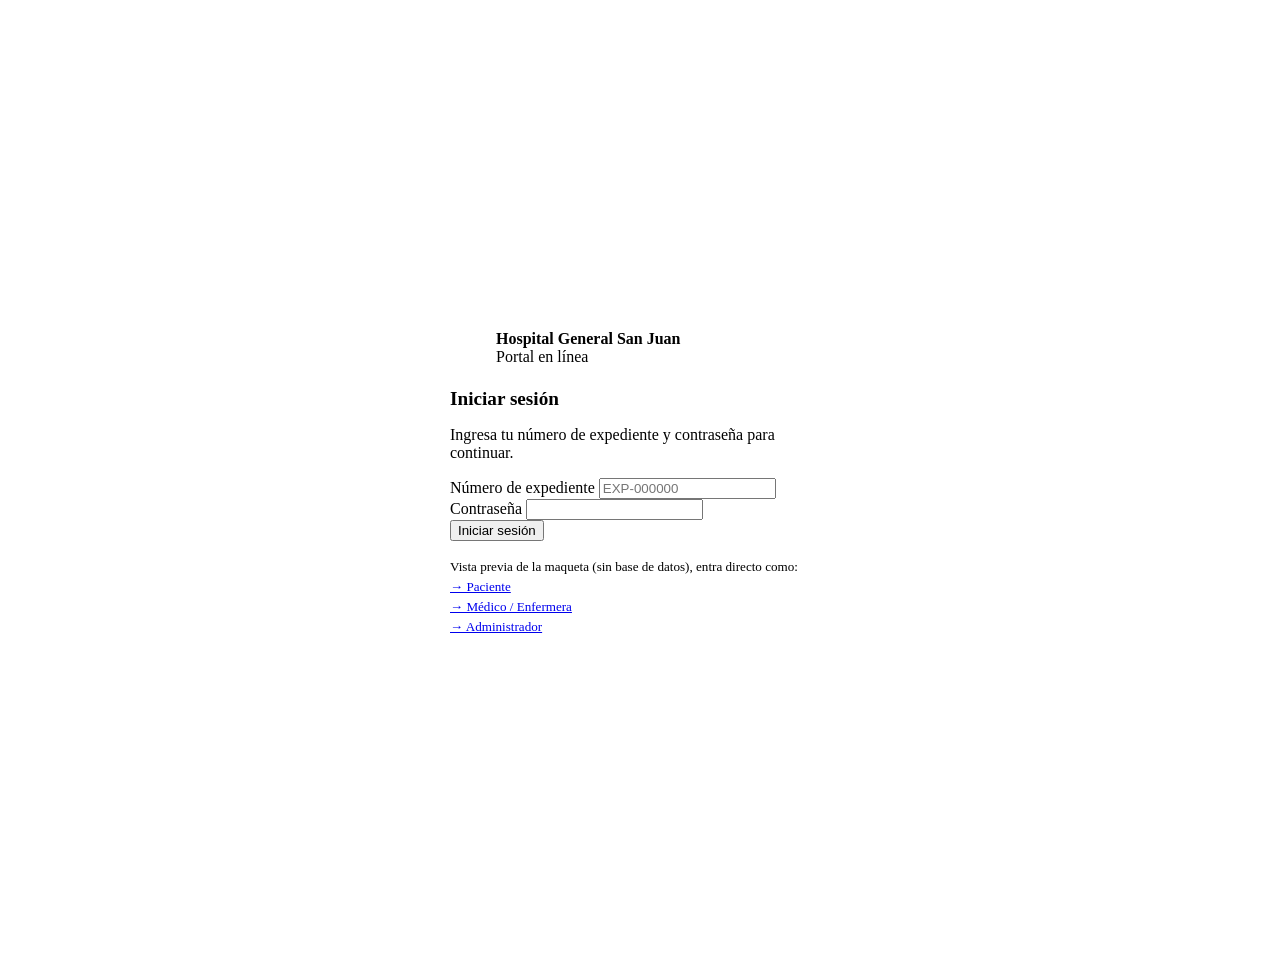
==== index.html @ ad8e5edd "Add files via upload" ====
<!DOCTYPE html>
<html lang="es">
<head>
<meta charset="UTF-8">
<meta name="viewport" content="width=device-width, initial-scale=1.0">
<title>Iniciar sesión · Hospital General San Juan</title>
<link rel="stylesheet" href="css/estilos.css">
<style>
  body.pantalla-login{ display:flex; align-items:center; justify-content:center; min-height:100vh; padding:24px; }
  .tarjeta-login{ width:100%; max-width:380px; background:#fff; border:1px solid var(--line); border-radius:var(--radius); padding:32px 30px; }
  .tarjeta-login .marca{ display:flex; align-items:center; gap:10px; margin-bottom:22px; }
  .tarjeta-login .marca .brand-mark{ width:36px;height:36px;border-radius:9px;background:var(--teal-700);color:#fff;display:flex;align-items:center;justify-content:center;font-weight:700; }
  .roles-demo{ margin-top:18px; font-size:.82rem; color:var(--ink-muted); }
  .roles-demo a{ display:block; margin-top:4px; }
</style>
</head>
<body class="pantalla-login">
  <main style="padding:0;">
    <div class="tarjeta-login">
      <div class="marca">
        <span class="brand-mark">HSJ</span>
        <div>
          <strong>Hospital General San Juan</strong>
          <div class="muted">Portal en línea</div>
        </div>
      </div>

      <h1 style="font-size:1.2rem;">Iniciar sesión</h1>
      <p class="muted">Ingresa tu número de expediente y contraseña para continuar.</p>

      <!-- RF-01: autenticación con roles. Maqueta sin backend: los enlaces de abajo simulan el acceso por rol -->
      <form class="ancho-completo" onsubmit="return false;">
        <div class="campo">
          <label for="expediente">Número de expediente</label>
          <input type="text" id="expediente" name="expediente" required placeholder="EXP-000000">
        </div>
        <div class="campo">
          <label for="password">Contraseña</label>
          <input type="password" id="password" name="password" required>
          <span class="error" id="error-login"></span>
        </div>
        <button type="submit" class="btn btn-primario" onclick="document.getElementById('error-login').textContent='';">Iniciar sesión</button>
      </form>

      <div class="roles-demo">
        Vista previa de la maqueta (sin base de datos), entra directo como:
        <a href="panel-paciente.html">→ Paciente</a>
        <a href="panel-medico.html">→ Médico / Enfermera</a>
        <a href="panel-admin.html">→ Administrador</a>
      </div>
    </div>
  </main>
</body>
</html>
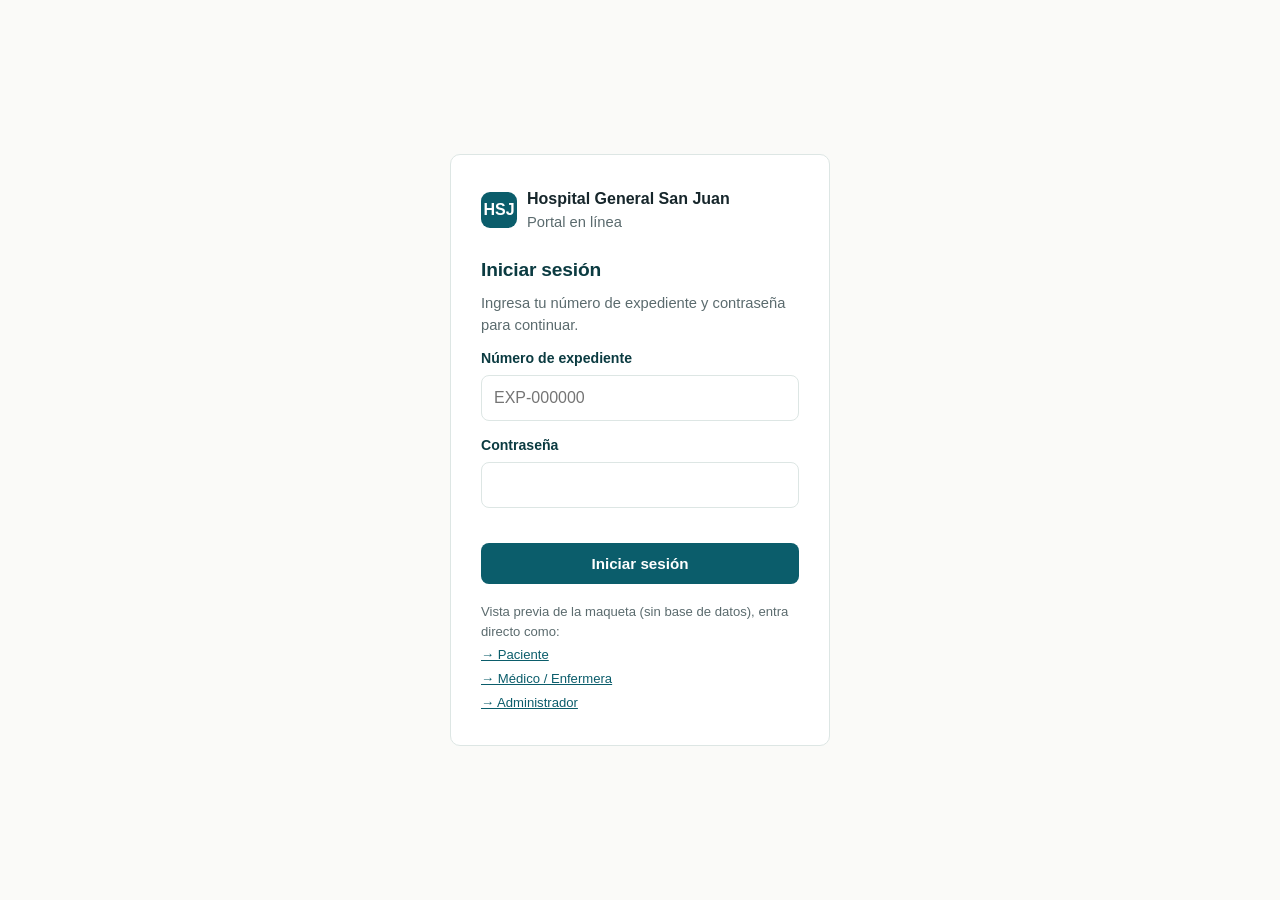
==== commit 374ed80b: "Update stylesheet link path in index.html" ====
--- a/index.html
+++ b/index.html
@@ -4,7 +4,7 @@
 <meta charset="UTF-8">
 <meta name="viewport" content="width=device-width, initial-scale=1.0">
 <title>Iniciar sesión · Hospital General San Juan</title>
-<link rel="stylesheet" href="css/estilos.css">
+<link rel="stylesheet" href="./estilos.css">
 <style>
   body.pantalla-login{ display:flex; align-items:center; justify-content:center; min-height:100vh; padding:24px; }
   .tarjeta-login{ width:100%; max-width:380px; background:#fff; border:1px solid var(--line); border-radius:var(--radius); padding:32px 30px; }
--- a/estilos.css
+++ b/estilos.css
@@ -0,0 +1,176 @@
+/* ============================================================
+   Sistema Web de Gestión Hospitalaria — Hospital General San Juan
+   Hoja de estilos general (maquetación con CSS3: box model,
+   Flexbox/Grid, responsive design)
+   ============================================================ */
+
+:root{
+  --teal-900:#0B3B41;
+  --teal-700:#0B5D6B;
+  --teal-500:#1B8A93;
+  --mint-100:#E7F3EF;
+  --mint-050:#F4FAF8;
+  --ink:#16262B;
+  --ink-muted:#5B6B6E;
+  --paper:#FAFAF8;
+  --line:#DDE6E4;
+  --ok:#2E7D46;
+  --ok-bg:#E7F4EA;
+  --warn:#C77800;
+  --warn-bg:#FBF0DD;
+  --danger:#B3261E;
+  --danger-bg:#FBEAE9;
+  --radius:10px;
+  --header-h:64px;
+}
+
+*{ box-sizing:border-box; }
+html{ scroll-behavior:smooth; }
+body{
+  margin:0;
+  font-family:-apple-system,"Segoe UI",Roboto,Helvetica,Arial,sans-serif;
+  background:var(--paper);
+  color:var(--ink);
+  line-height:1.5;
+}
+h1,h2,h3{ font-weight:700; letter-spacing:-0.01em; margin:0 0 .4em; color:var(--teal-900); }
+h1{ font-size:1.7rem; }
+h2{ font-size:1.25rem; }
+h3{ font-size:1.02rem; }
+p{ margin:0 0 .8em; }
+a{ color:var(--teal-700); }
+.muted{ color:var(--ink-muted); font-size:.92rem; }
+
+/* -------- Encabezado fijo (header + nav) -------- */
+header.app-header{
+  position:fixed; top:0; left:0; right:0; height:var(--header-h);
+  background:var(--teal-900); color:#fff;
+  display:flex; align-items:center; justify-content:space-between;
+  padding:0 24px; z-index:1000; box-shadow:0 2px 10px rgba(0,0,0,.12);
+}
+.app-header .brand{ display:flex; align-items:center; gap:10px; font-weight:700; }
+.app-header .brand-mark{
+  width:32px;height:32px;border-radius:8px;background:var(--teal-500);
+  display:flex;align-items:center;justify-content:center;font-size:.95rem;
+}
+.app-header nav ul{ list-style:none; display:flex; gap:6px; margin:0; padding:0; }
+.app-header nav a{
+  color:#DDEEEA; text-decoration:none; font-size:.92rem;
+  padding:8px 12px; border-radius:8px; transition:background .2s,color .2s;
+}
+.app-header nav a:hover, .app-header nav a.activo{ background:rgba(255,255,255,.12); color:#fff; }
+.app-header .usuario{ display:flex; align-items:center; gap:10px; font-size:.88rem; color:#DDEEEA; }
+.icono-noti{ position:relative; text-decoration:none; color:#fff; font-size:1.1rem; }
+.icono-noti .badge{
+  position:absolute; top:-6px; right:-10px; background:var(--danger);
+  color:#fff; font-size:.65rem; border-radius:99px; padding:1px 5px;
+}
+.menu-toggle{ display:none; background:none; border:0; color:#fff; font-size:1.3rem; cursor:pointer; }
+
+main{ max-width:1040px; margin:0 auto; padding:calc(var(--header-h) + 28px) 24px 60px; }
+
+/* -------- Tarjeta con acento (evita el kit genérico de sombra pareja) -------- */
+.panel{
+  background:#fff; border:1px solid var(--line); border-left:4px solid var(--teal-500);
+  border-radius:var(--radius); padding:20px 22px; margin-bottom:16px;
+}
+.panel.acento-ok{ border-left-color:var(--ok); }
+.panel.acento-warn{ border-left-color:var(--warn); }
+.panel.acento-danger{ border-left-color:var(--danger); }
+
+/* -------- Grid de accesos rápidos (Flexbox/Grid + responsive) -------- */
+.grid-accesos{
+  display:grid; grid-template-columns:repeat(auto-fit,minmax(220px,1fr)); gap:16px;
+  margin:18px 0 28px;
+}
+.acceso{
+  display:block; text-decoration:none; color:var(--ink);
+  background:#fff; border:1px solid var(--line); border-radius:var(--radius);
+  padding:20px; transition:border-color .2s, transform .15s;
+}
+.acceso:hover{ border-color:var(--teal-500); transform:translateY(-2px); }
+.acceso .icono{ font-size:1.5rem; }
+.acceso h3{ margin:10px 0 4px; }
+
+/* -------- Formularios -------- */
+form{ display:flex; flex-direction:column; gap:14px; max-width:460px; }
+form.ancho-completo{ max-width:none; }
+.campo{ display:flex; flex-direction:column; gap:6px; }
+.fila-2{ display:grid; grid-template-columns:1fr 1fr; gap:14px; }
+label{ font-size:.88rem; font-weight:600; color:var(--teal-900); }
+input, select, textarea{
+  font:inherit; padding:10px 12px; border:1px solid var(--line); border-radius:8px;
+  background:#fff; color:var(--ink);
+}
+input:focus, select:focus, textarea:focus{
+  outline:2px solid var(--teal-500); outline-offset:1px; border-color:var(--teal-500);
+}
+.error{ color:var(--danger); font-size:.85rem; min-height:1.1em; }
+.ayuda{ font-size:.82rem; color:var(--ink-muted); }
+
+.btn{
+  display:inline-flex; align-items:center; justify-content:center; gap:8px;
+  padding:11px 20px; border-radius:8px; border:1px solid transparent;
+  font-size:.95rem; font-weight:600; cursor:pointer; text-decoration:none;
+}
+.btn-primario{ background:var(--teal-700); color:#fff; }
+.btn-primario:hover{ background:var(--teal-900); }
+.btn-secundario{ background:#fff; color:var(--teal-700); border-color:var(--teal-500); }
+.btn-secundario:hover{ background:var(--mint-100); }
+.btn-peligro{ background:#fff; color:var(--danger); border-color:var(--danger); }
+.btn-peligro:hover{ background:var(--danger-bg); }
+.acciones{ display:flex; gap:10px; flex-wrap:wrap; }
+
+/* -------- Estados / etiquetas -------- */
+.estado{ display:inline-flex; align-items:center; gap:6px; font-size:.82rem; font-weight:600; padding:3px 10px; border-radius:99px; }
+.estado-ok{ background:var(--ok-bg); color:var(--ok); }
+.estado-warn{ background:var(--warn-bg); color:var(--warn); }
+.estado-danger{ background:var(--danger-bg); color:var(--danger); }
+
+/* -------- Listas de tarjetas (citas, resultados, notificaciones) -------- */
+.lista-tarjetas{ display:flex; flex-direction:column; gap:12px; }
+.tarjeta-item{
+  display:flex; justify-content:space-between; align-items:center; gap:16px; flex-wrap:wrap;
+  background:#fff; border:1px solid var(--line); border-radius:var(--radius); padding:16px 18px;
+}
+.tarjeta-item .info h3{ margin:0 0 4px; font-size:1rem; }
+
+/* -------- Tablas -------- */
+table{ width:100%; border-collapse:collapse; background:#fff; }
+caption{ text-align:left; font-weight:700; color:var(--teal-900); margin-bottom:8px; }
+thead th{ background:var(--mint-100); text-align:left; padding:10px 12px; border-bottom:2px solid var(--line); font-size:.86rem; }
+tbody td{ padding:10px 12px; border-bottom:1px solid var(--line); font-size:.92rem; }
+tbody tr:nth-child(even){ background:var(--mint-050); }
+.tabla-scroll{ overflow-x:auto; }
+
+/* -------- Filtros de reportes -------- */
+.filtros{ display:flex; gap:14px; flex-wrap:wrap; align-items:flex-end; margin-bottom:18px; }
+.filtros .campo{ min-width:160px; }
+
+/* -------- Alerta clínica fija (alergias) -------- */
+.alerta-alergia{
+  display:flex; gap:10px; align-items:flex-start; background:var(--danger-bg);
+  border:1px solid #F1C6C3; color:var(--danger); border-radius:var(--radius);
+  padding:14px 16px; margin-bottom:18px; font-weight:600;
+}
+
+/* -------- Línea de tiempo (historial clínico) -------- */
+.linea-tiempo{ border-left:2px solid var(--line); padding-left:20px; display:flex; flex-direction:column; gap:22px; }
+.linea-tiempo .evento{ position:relative; }
+.linea-tiempo .evento::before{
+  content:""; position:absolute; left:-25px; top:4px; width:10px; height:10px;
+  border-radius:50%; background:var(--teal-500);
+}
+.linea-tiempo time{ font-size:.8rem; color:var(--ink-muted); }
+
+footer.app-footer{
+  max-width:1040px; margin:0 auto; padding:0 24px 40px; color:var(--ink-muted); font-size:.82rem;
+}
+
+/* -------- Responsive -------- */
+@media (max-width:760px){
+  .app-header nav{ display:none; }
+  .menu-toggle{ display:block; }
+  .fila-2{ grid-template-columns:1fr; }
+  .tarjeta-item{ flex-direction:column; align-items:flex-start; }
+}
